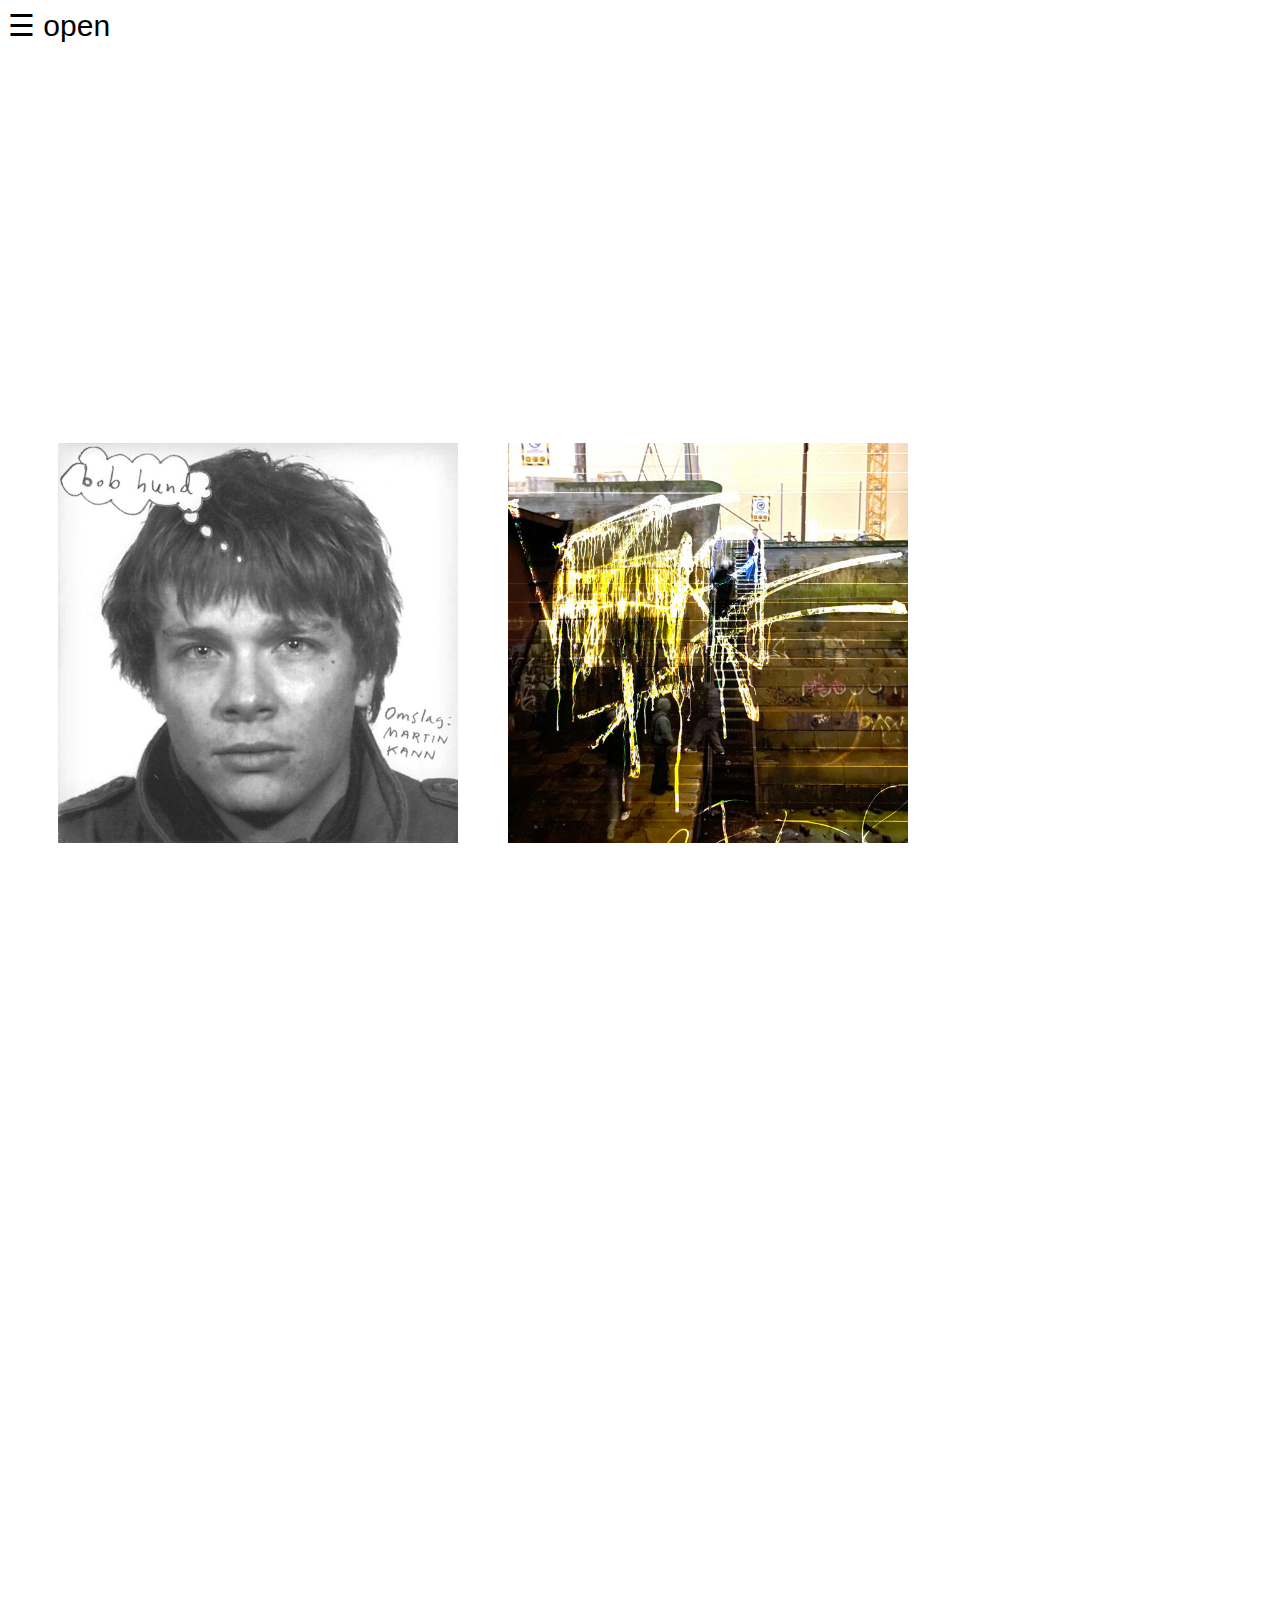
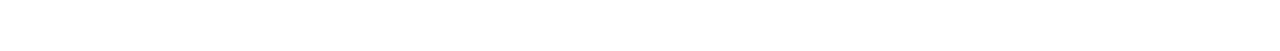
==== albumpop.html @ bac38d15 "Initial commit" ====
<!DOCTYPE html>
<html>
<head>
	<title>sidebar</title>
	<meta charset="UTF-8">
	<meta name="viewport" content="width=device-width, initial-scale=1">
	<link rel="stylesheet" type="text/css" href="css/sidebar.css">
	<link rel="stylesheet" type="text/css" href="css/album.css">
</head>
<body>
	<div id="mySidenav" class="sidenav">
		<a href="javascript:void(0)" class="closebtn" onclick="closeNav()">&times;</a>
		<a href="#">Om mig</a>
		<a href="#">Film</a>
		<a href="#">Musik</a>
		<a href="#">Mode</a>
	  </div>
	  
	  
	  <span style="font-size:30px;cursor:pointer" onclick="openNav()">&#9776; open</span>
	  
	
<div id="myAnimation"></div>
<div onmouseover="myMove()" onmouseout="nerMove()" style="cursor: pointer;" id="myContainer"></div>

<div id="myAnimation2"></div>
<div onmouseover="myMove2()" onmouseout="nerMove2()" style="cursor: pointer;" id="myContainer2"></div>


	<script src="js/sidebar.js"></script>
	<script src="js/album.js"></script>
</body>
</html>
---- css/sidebar.css ----
body {
	font-family: "Helvetica", sans-serif;
  }
  
  .sidenav {
	height: 100%;
	width: 0;
	position: fixed;
	z-index: 1;
	top: 0;
	left: 0;
	background-color: #2F4F4F;
	opacity: 0.95;
	overflow-x: hidden;
	transition: 0.5s;
	padding-top: 60px;
	text-align:center;
  }
  
  .sidenav a {
	padding: 8px 8px 8px 32px;
	text-decoration: none;
	font-size: 25px;
	color: 	#549595;
	display: block;
	transition: 0.1s;
  
  }
  
  .sidenav a:hover{
	color: #f1f1f1;
  }
  
  .sidenav .closebtn {
	position: absolute;
	top: 0;
	right: 25px;
	font-size: 36px;
	margin-left: 50px;
  }
  
  @media screen and (max-height: 450px) {
	.sidenav {padding-top: 15px;}
	.sidenav a {font-size: 18px;}
  }
---- css/album.css ----
#myContainer {
  width: 400px;
  height: 400px;
  position: relative;
  background-image: url('../bild/omslagmk.webp'); 
  background-size: cover;
  background-position: center;
  bottom: 0px;
  left:50px;
}
#myAnimation {
  width: 400px;
  height: 400px;
  border-radius: 250px;
  position: relative;
  background-image: url('../bild/vinyl2.png'); 
  background-size: cover;
  background-position: center;
  bottom: -400px;
  left:50px;  
  transition: all 0.3s ease-in-out;
}


#myContainer2 {
  width: 400px;
  height: 400px;
  position: relative;
  background-image: url('../bild/WTER.jpeg'); 
  background-size: cover;
  background-position: center;
  bottom: 800px;
  left:500px;
}
#myAnimation2 {
  width: 400px;
  height: 400px;
  border-radius: 250px;
  position: relative;
  background-image: url('../bild/vinyl2.png'); 
  background-size: cover;
  background-position: center;
  bottom: 400px;
  left:500px;  
  transition: all 0.3s ease-in-out;
}
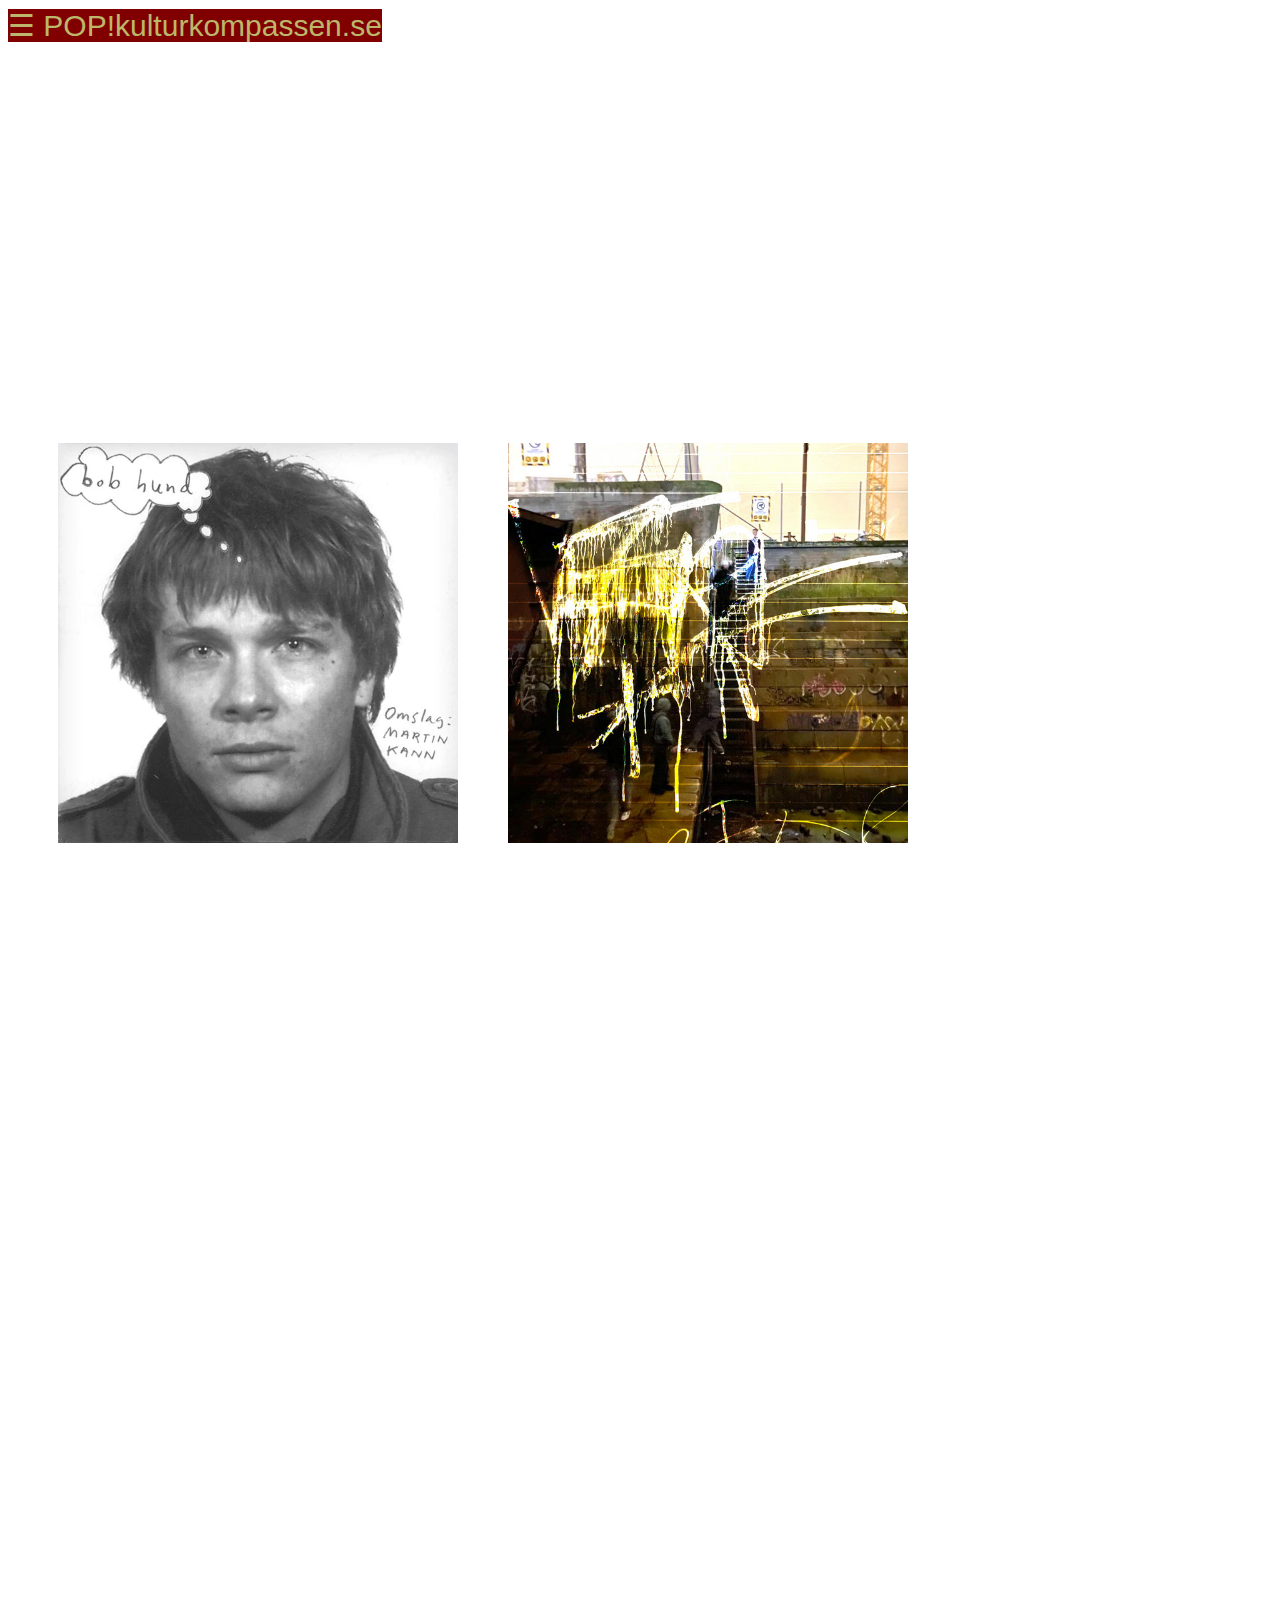
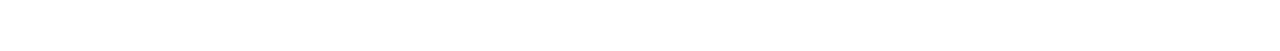
==== commit 89c91f38: "Slutprojekt 4 maj" ====
--- a/albumpop.html
+++ b/albumpop.html
@@ -6,20 +6,22 @@
 	<meta name="viewport" content="width=device-width, initial-scale=1">
 	<link rel="stylesheet" type="text/css" href="css/sidebar.css">
 	<link rel="stylesheet" type="text/css" href="css/album.css">
+	<link rel="stylesheet" type="text/css" href="css/film.css">
 </head>
 <body>
+	 <!-- Meny--> 
 	<div id="mySidenav" class="sidenav">
 		<a href="javascript:void(0)" class="closebtn" onclick="closeNav()">&times;</a>
-		<a href="#">Om mig</a>
-		<a href="#">Film</a>
-		<a href="#">Musik</a>
-		<a href="#">Mode</a>
+		<a href="#">Start</a>
+		<a href="filmgrid.html">Film</a>
+		<a href="albumpop.html">Musik</a>
 	  </div>
 	  
 	  
-	  <span style="font-size:30px;cursor:pointer" onclick="openNav()">&#9776; open</span>
+	  <span class=burger onclick="openNav()">&#9776; POP!kulturkompassen.se</span>
+
 	  
-	
+	 <!-- Skiv-animering--> 
 <div id="myAnimation"></div>
 <div onmouseover="myMove()" onmouseout="nerMove()" style="cursor: pointer;" id="myContainer"></div>
 
--- a/css/album.css
+++ b/css/album.css
@@ -20,7 +20,7 @@
   background-position: center;
   bottom: -400px;
   left:50px;  
-  transition: all 0.3s ease-in-out;
+  transition: all 0.3s ease-in-out; /* För smooth effekt */
 }
 
 
@@ -45,4 +45,5 @@
   bottom: 400px;
   left:500px;  
   transition: all 0.3s ease-in-out;
-}+}
+
--- a/css/film.css
+++ b/css/film.css
@@ -0,0 +1,95 @@
+.parent {
+   
+        display: grid;
+        grid-template-columns: auto; /* Låta divvarna bara ta nödvänding plats */
+        grid-template-rows: auto;
+        grid-column-gap: 0px;
+        grid-row-gap: 0px;
+      
+}
+
+.div1 { 
+  grid-area: 1 / 1 / 2 / 2; 
+  font-size:3vw; /* Responsiv textstorlek */
+}
+.div2 { 
+  grid-area: 1 / 2 / 2 / 3; 
+  font-size:3vw;
+}
+.div3 { 
+  grid-area: 1 / 3 / 2 / 4; 
+  font-size:3vw;
+}
+.div4 { 
+  grid-area: 2 / 1 / 3 / 2; 
+  width: 400px;
+  height: 600px;
+  position: relative;
+  background-image: url('../bild/billboards.jpeg'); 
+  background-size: cover;
+  background-position: center;
+}
+.div5 { 
+  grid-area: 2 / 2 / 3 / 3; 
+  width: 400px;
+  height: 600px;
+  position: relative;
+  background-image: url('../bild/sposter.jpeg'); 
+  background-size: cover;
+  background-position: center;
+}
+.div6 { 
+  grid-area: 2 / 3 / 3 / 4; 
+  width: 400px;
+  height: 600px;
+  position: relative;
+  background-image: url('../bild/goodfellas.jpeg'); 
+  background-size: cover;
+}
+.div7 { 
+  grid-area: 3 / 1 / 4 / 2; 
+  font-size:2vw;
+}
+.div8 { 
+  grid-area: 3 / 2 / 4 / 3; 
+  font-size:2vw;
+}
+.div9 { 
+  grid-area: 3 / 3 / 4 / 4; 
+  font-size:2vw;
+}
+
+
+.burger {
+font-size: 30px;
+color: darkkhaki;
+cursor:pointer;
+background-color: maroon;
+}
+
+/* Responsiv för mobil */
+@media screen and (max-width: 430px) {
+    .parent {
+        display: grid;
+        grid-template-columns: auto;
+        grid-template-rows: auto;
+        grid-column-gap: 0px;
+        grid-row-gap: 0px;
+        }
+        
+        .div1 { grid-area: 1 / 1 / 2 / 2; 
+            font-size:6vw;}
+        .div2 { grid-area: 4 / 1 / 5 / 2; 
+            font-size:6vw;}
+        .div3 { grid-area: 7 / 1 / 8 / 2; 
+            font-size:6vw;}
+        .div4 { grid-area: 2 / 1 / 3 / 2; }
+        .div5 { grid-area: 5 / 1 / 6 / 2; }
+        .div6 { grid-area: 8 / 1 / 9 / 2; }
+        .div7 { grid-area: 3 / 1 / 4 / 2; 
+            font-size:5vw;}
+        .div8 { grid-area: 6 / 1 / 7 / 2; 
+            font-size:5vw;}
+        .div9 { grid-area: 9 / 1 / 10 / 2; 
+            font-size:5vw;}
+  }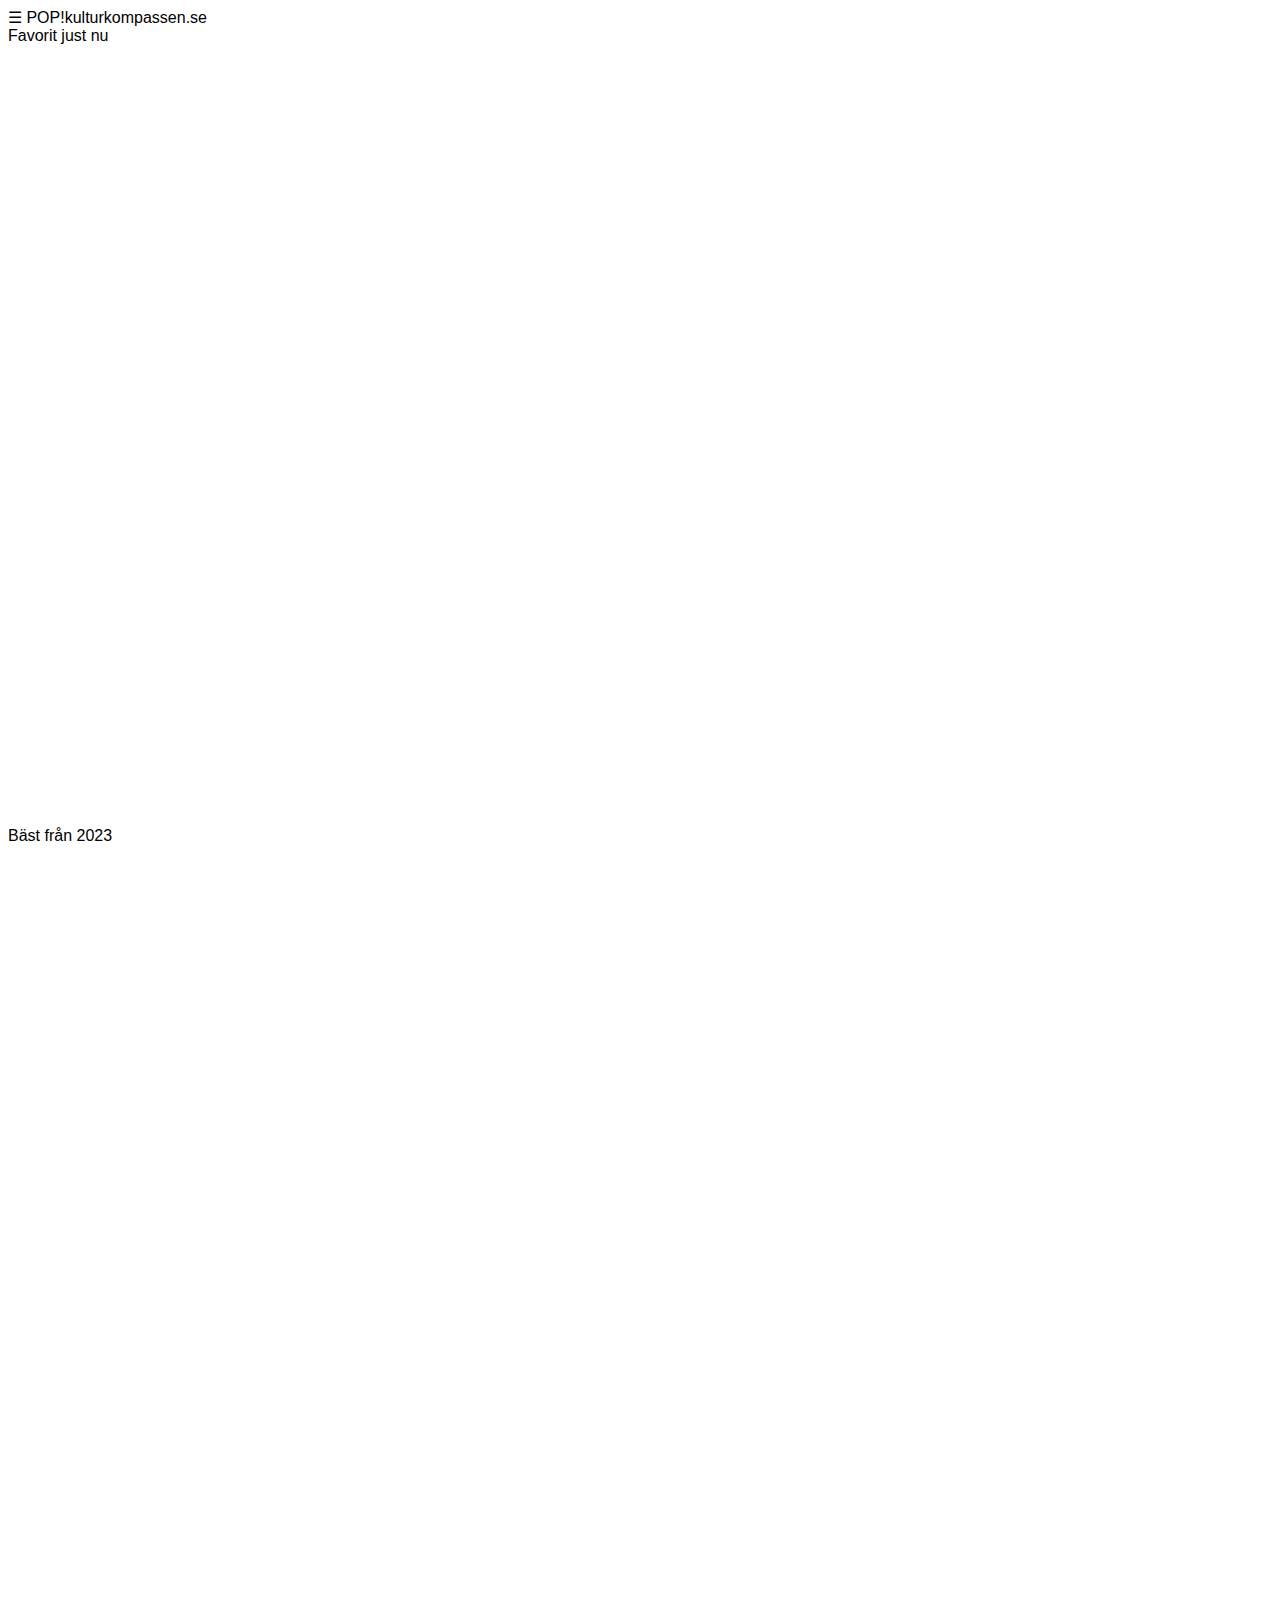
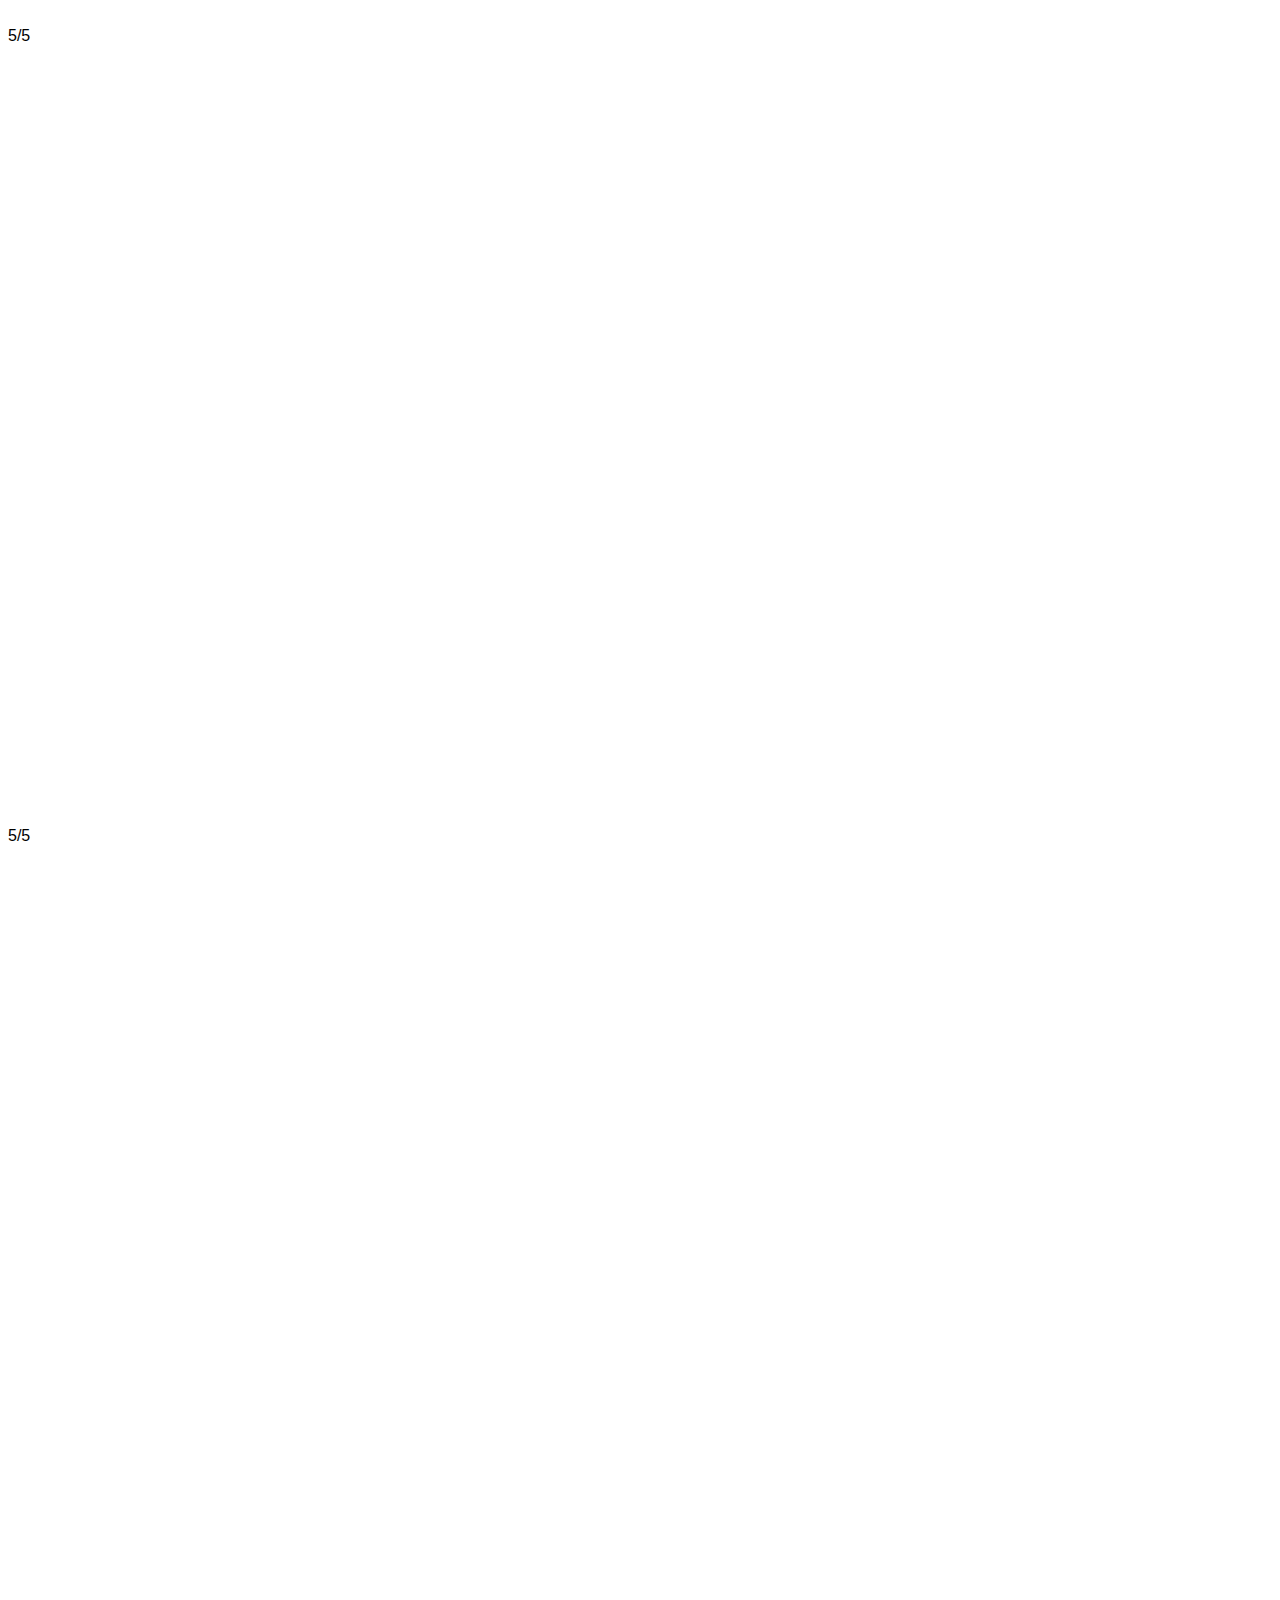
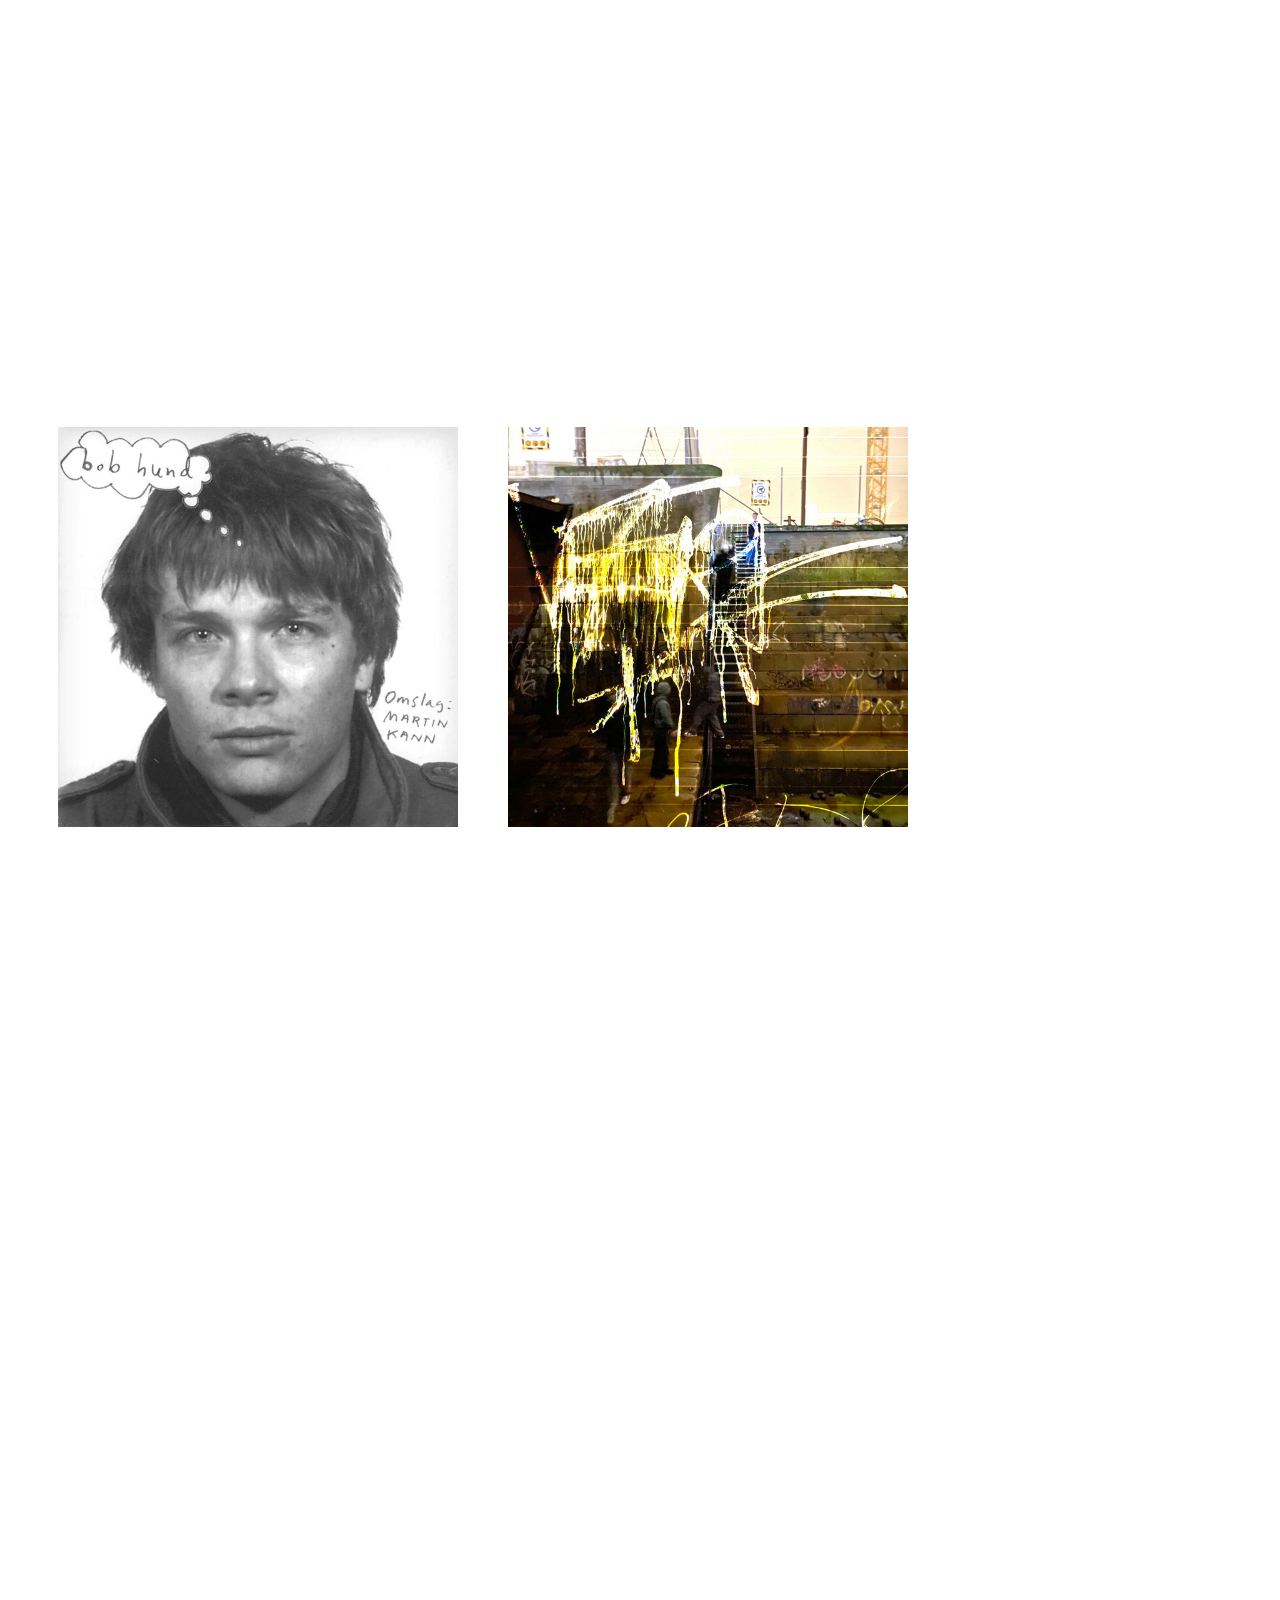
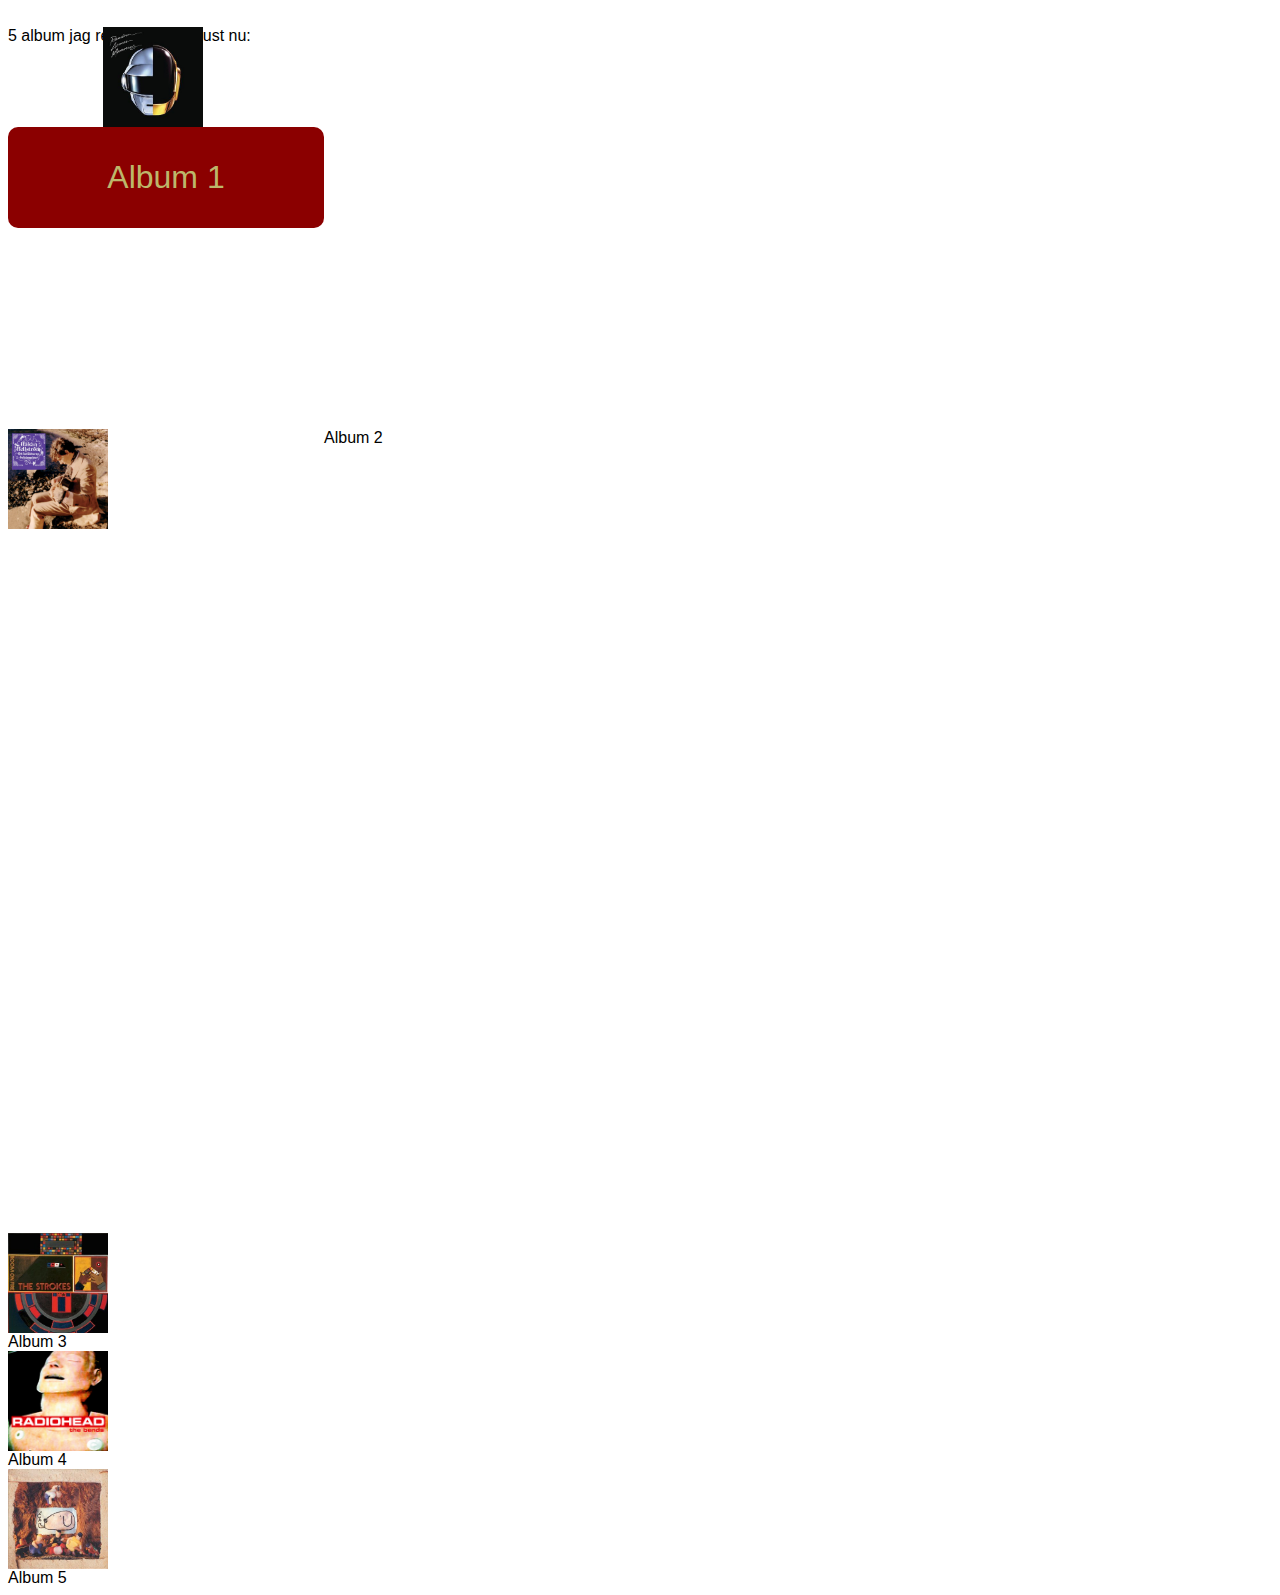
==== commit 2f4174ff: "slutprojekt 10 Maj" ====
--- a/albumpop.html
+++ b/albumpop.html
@@ -6,7 +6,7 @@
 	<meta name="viewport" content="width=device-width, initial-scale=1">
 	<link rel="stylesheet" type="text/css" href="css/sidebar.css">
 	<link rel="stylesheet" type="text/css" href="css/album.css">
-	<link rel="stylesheet" type="text/css" href="css/film.css">
+	
 </head>
 <body>
 	 <!-- Meny--> 
@@ -20,13 +20,56 @@
 	  
 	  <span class=burger onclick="openNav()">&#9776; POP!kulturkompassen.se</span>
 
-	  
+	 
 	 <!-- Skiv-animering--> 
-<div id="myAnimation"></div>
-<div onmouseover="myMove()" onmouseout="nerMove()" style="cursor: pointer;" id="myContainer"></div>
+ <div class="parent">
+	 
+<div class="rubrik1"> Favorit just nu </div>
+<div class="rubrik2"> Bäst från 2023</div>
+<div class="beskrivning1"> 5/5</div>
+<div class="beskrivning2"> 5/5</div>
 
-<div id="myAnimation2"></div>
-<div onmouseover="myMove2()" onmouseout="nerMove2()" style="cursor: pointer;" id="myContainer2"></div>
+	<div class="album1">
+		<div id="myAnimation"></div>
+		<div onmouseover="myMove()" onmouseout="nerMove()" style="cursor: pointer;" id="myContainer"></div>
+	</div>
+
+	<div class="album2">
+		<div id="myAnimation2"></div>
+		<div onmouseover="myMove2()" onmouseout="nerMove2()" style="cursor: pointer;" id="myContainer2"></div>
+	</div>
+</div>
+
+<div class="top5">
+	
+	<div class="rubrik"> 5 album jag rekomenderar just nu:</div>
+
+<div class="rad1">
+	<div class="omslag1"> </div>
+	<div class="namn1"> Album 1</div>
+</div>
+
+<div class="rad2"></div>
+	<div class="omslag2"> </div>
+	<div class="namn2"> Album 2</div>
+</div>
+
+<div class="rad3"></div>
+	<div class="omslag3"> </div>	
+	<div class="namn3"> Album 3</div>
+</div>
+
+<div class="rad4"></div>
+	<div class="omslag4"> </div>
+	<div class="namn4"> Album 4</div>
+</div>
+
+<div class="rad5"></div>
+	<div class="omslag5"> </div>
+	<div class="namn5"> Album 5</div>
+</div>	
+
+</div>
 
 
 	<script src="js/sidebar.js"></script>
--- a/css/album.css
+++ b/css/album.css
@@ -47,3 +47,96 @@
   transition: all 0.3s ease-in-out;
 }
 
+
+  
+    .top5 {
+      display: grid;
+      grid-template-columns: repeat(4, 1fr);
+      grid-template-rows: repeat(6, 1fr);
+      grid-column-gap: 0px;
+      grid-row-gap: 0px;
+      }
+
+  .rubrik { grid-area: 1 / 1 / 2 / 5; }
+  .omslag1 { grid-area: 2 / 1 / 3 / 2; 
+    background-image: url('../bild/RAMdp.jpeg');
+    width: 100px;
+    height: 100px;
+    position: relative;
+    background-size: cover;
+    background-position: center;
+    margin-left: 30%;
+   }
+  .omslag2 { grid-area: 3 / 1 / 4 / 2; 
+    background-image: url('../bild/kolikbarn.jpeg');
+    width: 100px;
+    height: 100px;
+    position: relative;
+    background-size: cover;
+    background-position: center;}
+  .omslag3 { grid-area: 4 / 1 / 5 / 2; 
+    background-image: url('../bild/ROF.jpeg');
+    width: 100px;
+    height: 100px;
+    position: relative;
+    background-size: cover;
+    background-position: center;}
+  .omslag4 { grid-area: 5 / 1 / 6 / 2; 
+    background-image: url('../bild/thebends.png');
+    width: 100px;
+    height: 100px;
+    position: relative;
+    background-size: cover;
+    background-position: center;}
+  .omslag5 { grid-area: 6 / 1 / 7 / 2; 
+    background-image: url('../bild/bobhund.jpeg');
+    width: 100px;
+    height: 100px;
+    position: relative;
+    background-size: cover;
+    background-position: center;}
+  .namn1 { grid-area: 2 / 2 / 3 / 5; 
+    padding: 32px 60px;
+    font-size: 2.5vw;
+    border-radius: 10px;
+    text-align: center;
+    color: darkkhaki;
+    background-color: darkred;}
+  .namn2 { grid-area: 3 / 2 / 4 / 5; }
+  .namn3 { grid-area: 4 / 2 / 5 / 5; }
+  .namn4 { grid-area: 5 / 2 / 6 / 5; }
+  .namn5 { grid-area: 6 / 2 / 7 / 5; }
+
+
+
+  .parent {
+    display: grid;
+    grid-template-columns: 1fr;
+    grid-template-rows: repeat(5, 1fr);
+    grid-column-gap: 0px;
+    grid-row-gap: 0px;
+    }
+    
+    .rad1 { grid-area: 1 / 1 / 2 / 2; }
+    .rad2 { grid-area: 2 / 1 / 3 / 2; }
+    .rad3 { grid-area: 3 / 1 / 4 / 2; }
+    .rad4 { grid-area: 4 / 1 / 5 / 2; }
+    .rad5 { grid-area: 5 / 1 / 6 / 2; }
+
+
+@media screen and (max-width: 768px) {
+  .parent {
+    display: grid;
+    grid-template-columns: 1fr;
+    grid-template-rows: repeat(6, 1fr);
+    grid-column-gap: 0px;
+    grid-row-gap: 0px;
+    }
+    
+    .rubrik1 { grid-area: 1 / 1 / 2 / 2; }
+    .rubrik2 { grid-area: 4 / 1 / 5 / 2; }
+    .album1 { grid-area: 2 / 1 / 3 / 2; }
+    .album2 { grid-area: 5 / 1 / 6 / 2; }
+    .beskrivning1 { grid-area: 3 / 1 / 4 / 2; }
+    .beskrivning2 { grid-area: 6 / 1 / 7 / 2; }
+}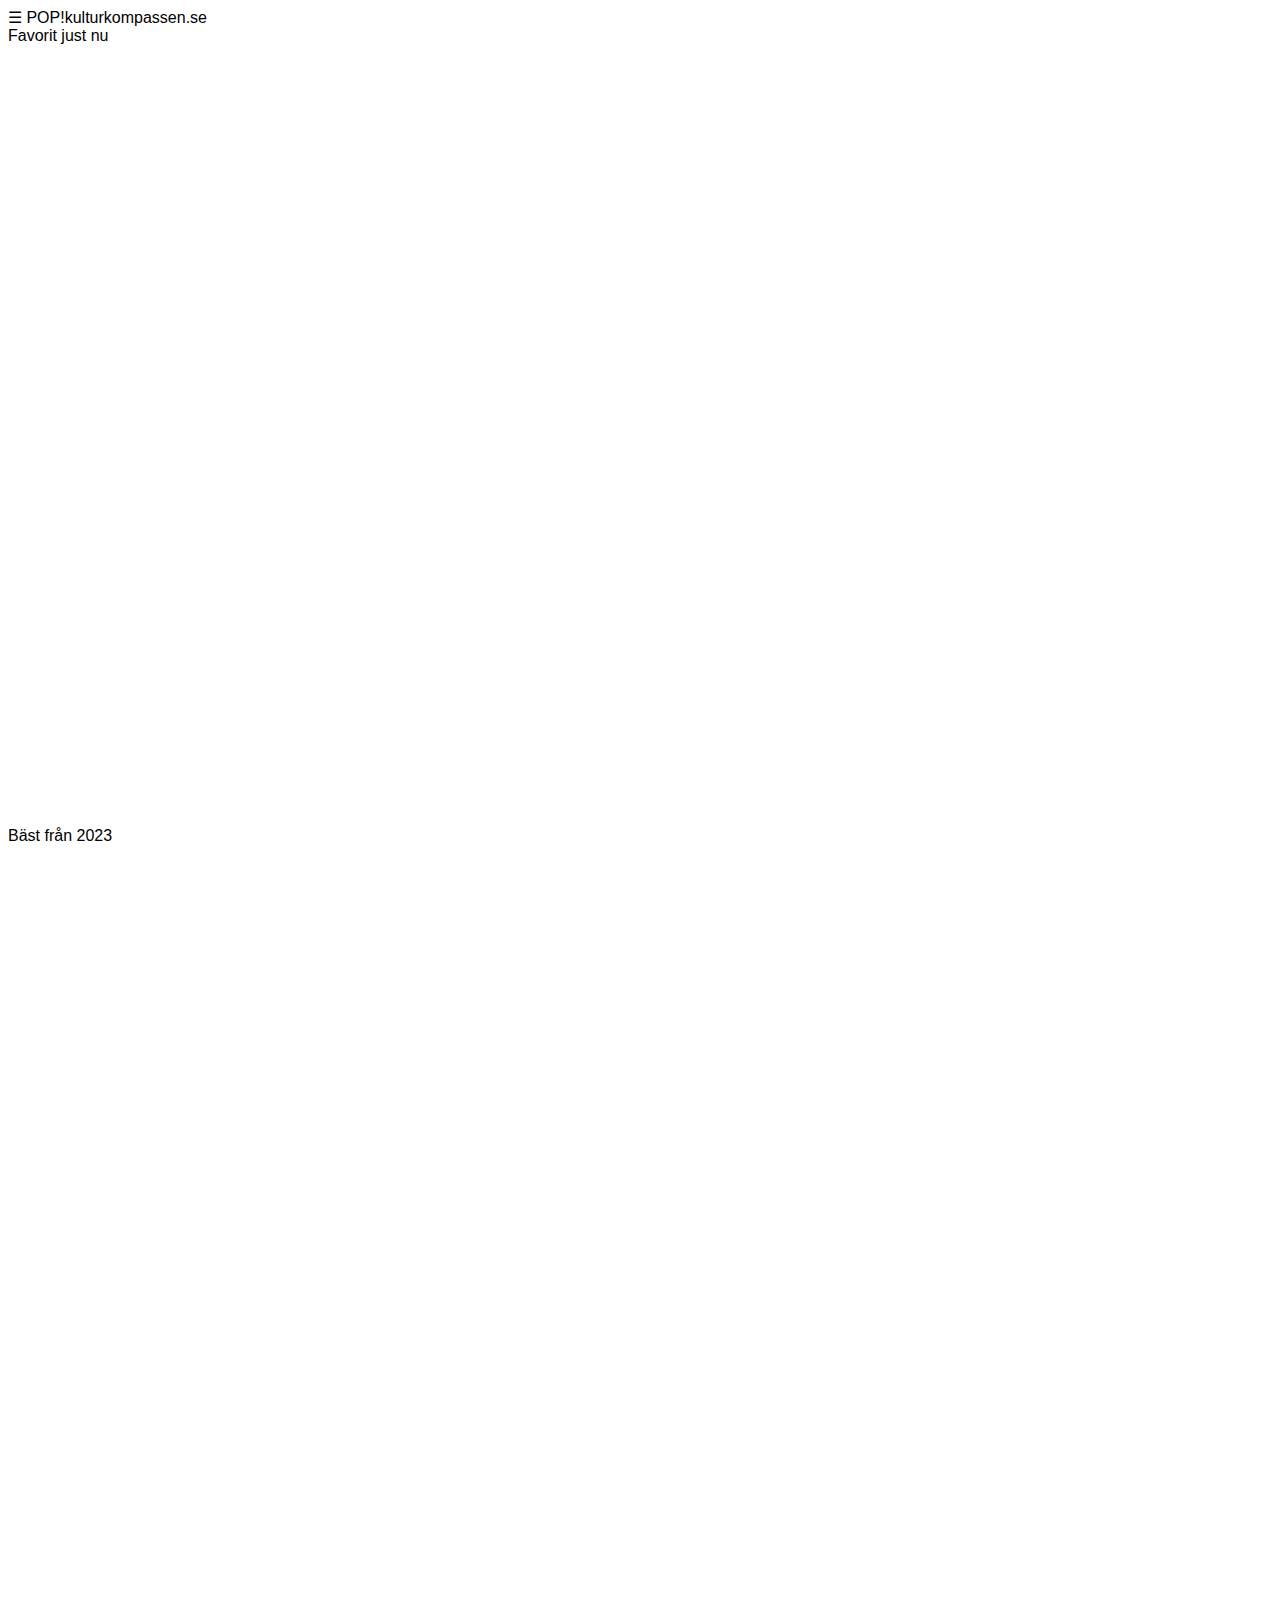
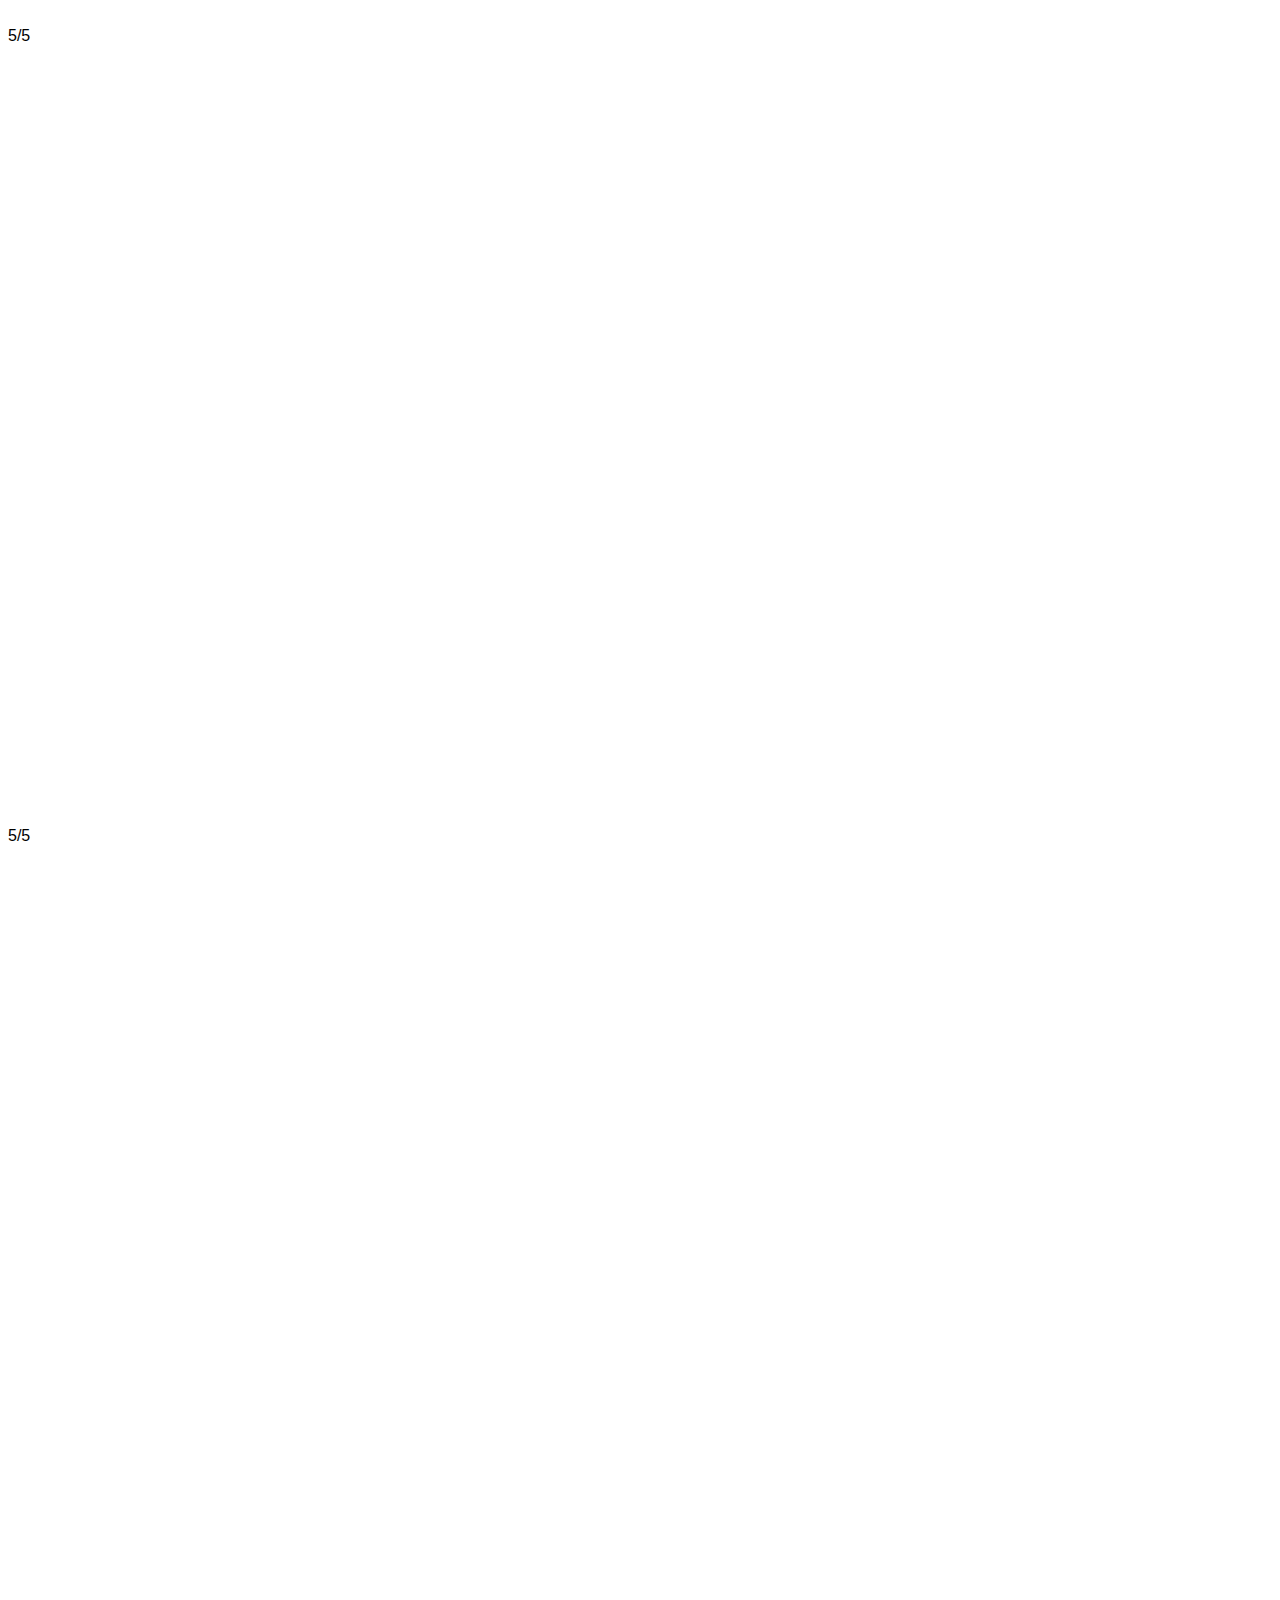
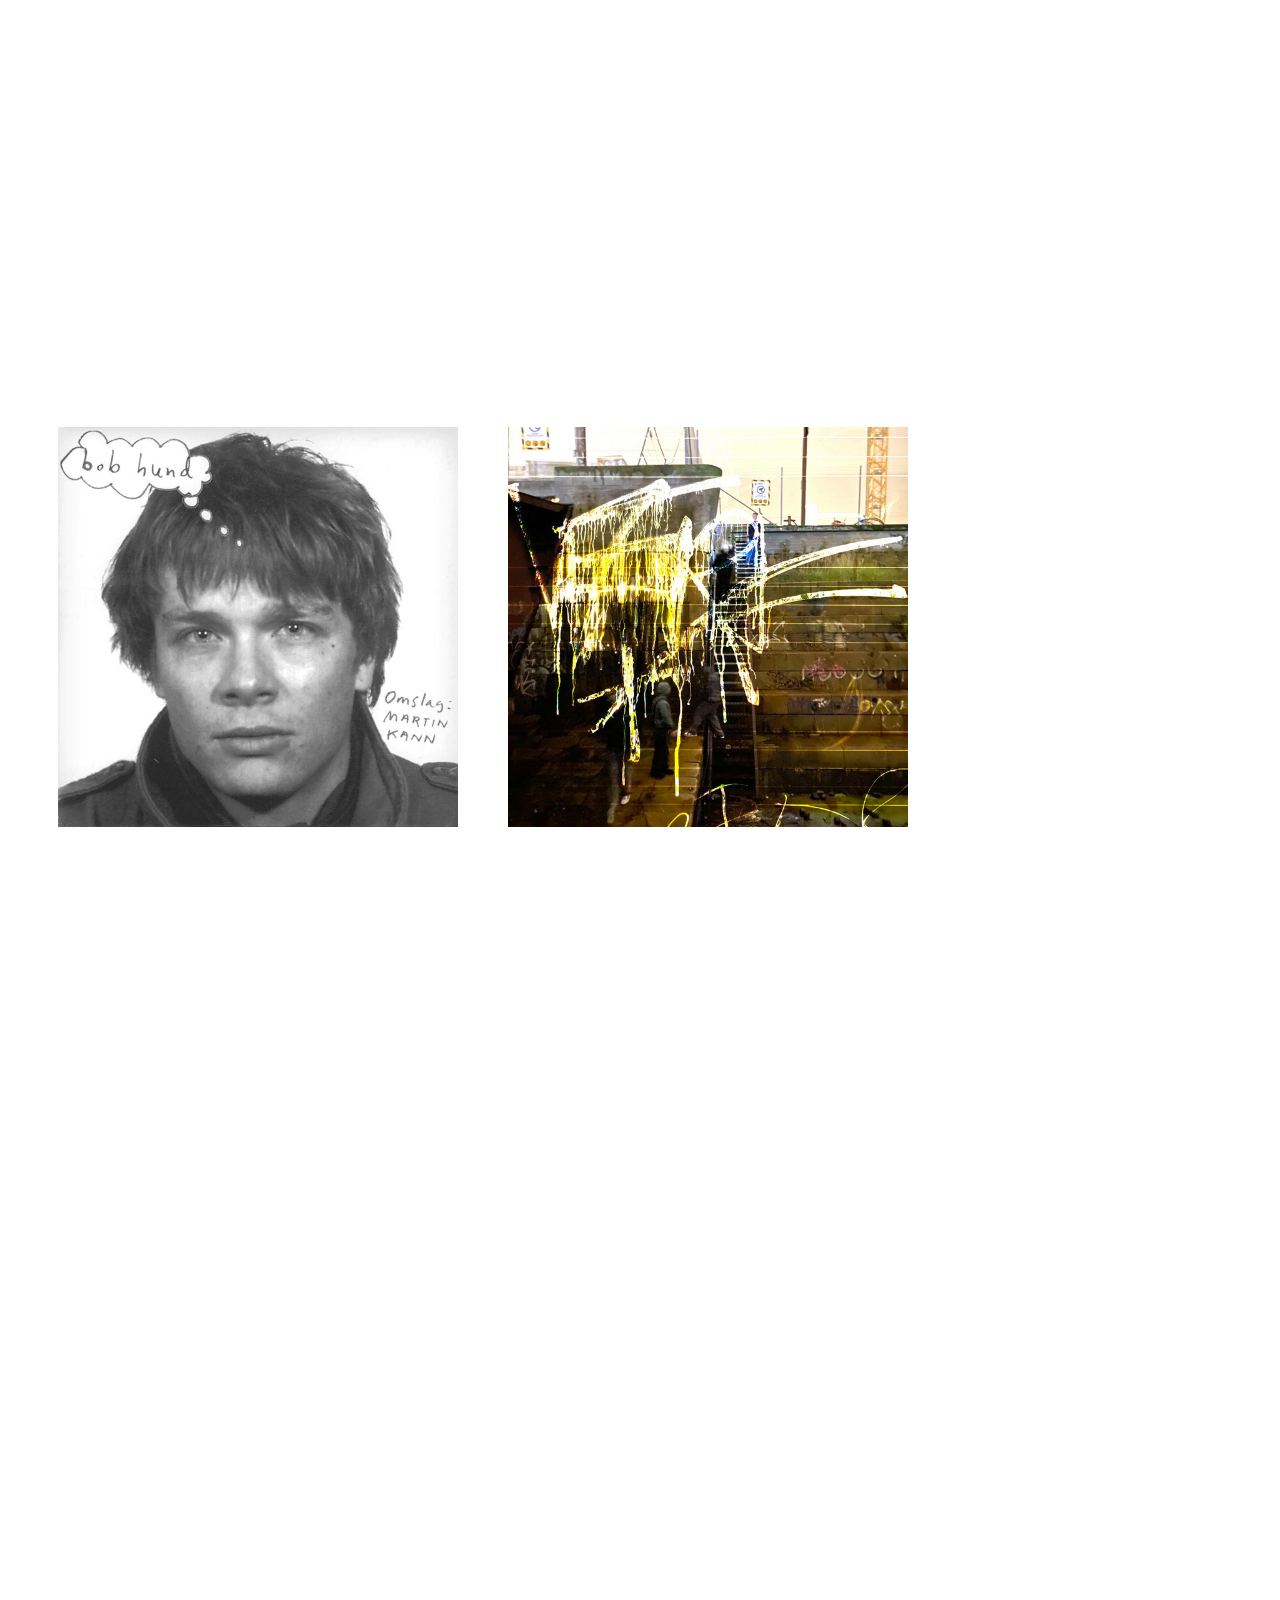
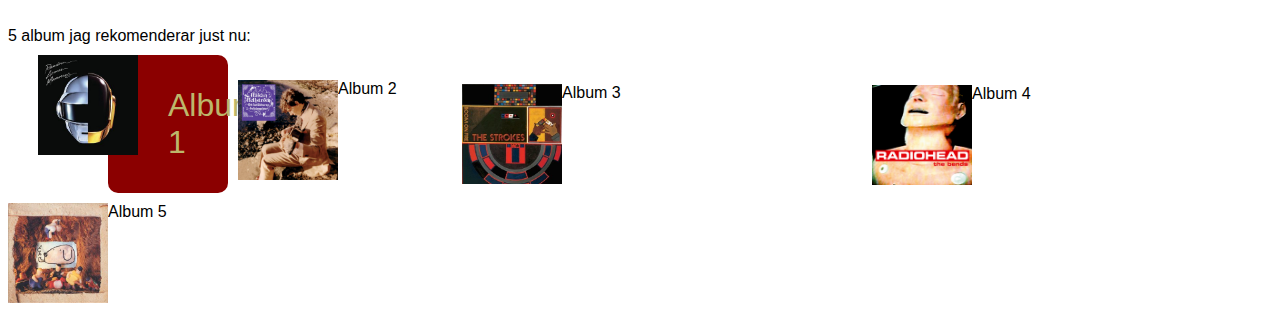
==== commit 9c90a800: "Slutprojekt pkk.se 11 maj" ====
--- a/albumpop.html
+++ b/albumpop.html
@@ -12,7 +12,7 @@
 	 <!-- Meny--> 
 	<div id="mySidenav" class="sidenav">
 		<a href="javascript:void(0)" class="closebtn" onclick="closeNav()">&times;</a>
-		<a href="#">Start</a>
+		<a href="hem.html">Hem</a>
 		<a href="filmgrid.html">Film</a>
 		<a href="albumpop.html">Musik</a>
 	  </div>
@@ -44,30 +44,30 @@
 	
 	<div class="rubrik"> 5 album jag rekomenderar just nu:</div>
 
-<div class="rad1">
-	<div class="omslag1"> </div>
-	<div class="namn1"> Album 1</div>
-</div>
+	<div class="rad">
+		<div class="omslag1"> </div>
+		<div class="namn1"> Album 1</div>
+	</div>
 
-<div class="rad2"></div>
-	<div class="omslag2"> </div>
-	<div class="namn2"> Album 2</div>
-</div>
+	<div class="rad">
+		<div class="omslag2"> </div>
+		<div class="namn2"> Album 2</div>
+	</div>
 
-<div class="rad3"></div>
-	<div class="omslag3"> </div>	
-	<div class="namn3"> Album 3</div>
-</div>
+	<div class="rad">
+		<div class="omslag3"> </div>	
+		<div class="namn3"> Album 3</div>
+	</div>
 
-<div class="rad4"></div>
-	<div class="omslag4"> </div>
-	<div class="namn4"> Album 4</div>
-</div>
+	<div class="rad">
+		<div class="omslag4"> </div>
+		<div class="namn4"> Album 4</div>
+	</div>
 
-<div class="rad5"></div>
-	<div class="omslag5"> </div>
-	<div class="namn5"> Album 5</div>
-</div>	
+	<div class="rad">
+		<div class="omslag5"> </div>
+		<div class="namn5"> Album 5</div>
+	</div>	
 
 </div>
 
--- a/css/album.css
+++ b/css/album.css
@@ -51,13 +51,12 @@
   
     .top5 {
       display: grid;
-      grid-template-columns: repeat(4, 1fr);
-      grid-template-rows: repeat(6, 1fr);
-      grid-column-gap: 0px;
-      grid-row-gap: 0px;
+  grid-template-columns: 1fr 3fr; /* Pictures occupy 1 part, text occupies 3 parts */
+  grid-gap: 10px; /* Adjust the gap between items */
       }
 
   .rubrik { grid-area: 1 / 1 / 2 / 5; }
+  
   .omslag1 { grid-area: 2 / 1 / 3 / 2; 
     background-image: url('../bild/RAMdp.jpeg');
     width: 100px;
@@ -117,11 +116,10 @@
     grid-row-gap: 0px;
     }
     
-    .rad1 { grid-area: 1 / 1 / 2 / 2; }
-    .rad2 { grid-area: 2 / 1 / 3 / 2; }
-    .rad3 { grid-area: 3 / 1 / 4 / 2; }
-    .rad4 { grid-area: 4 / 1 / 5 / 2; }
-    .rad5 { grid-area: 5 / 1 / 6 / 2; }
+    .rad {
+      display: grid;
+  grid-template-columns: 1fr 3fr;
+    }
 
 
 @media screen and (max-width: 768px) {
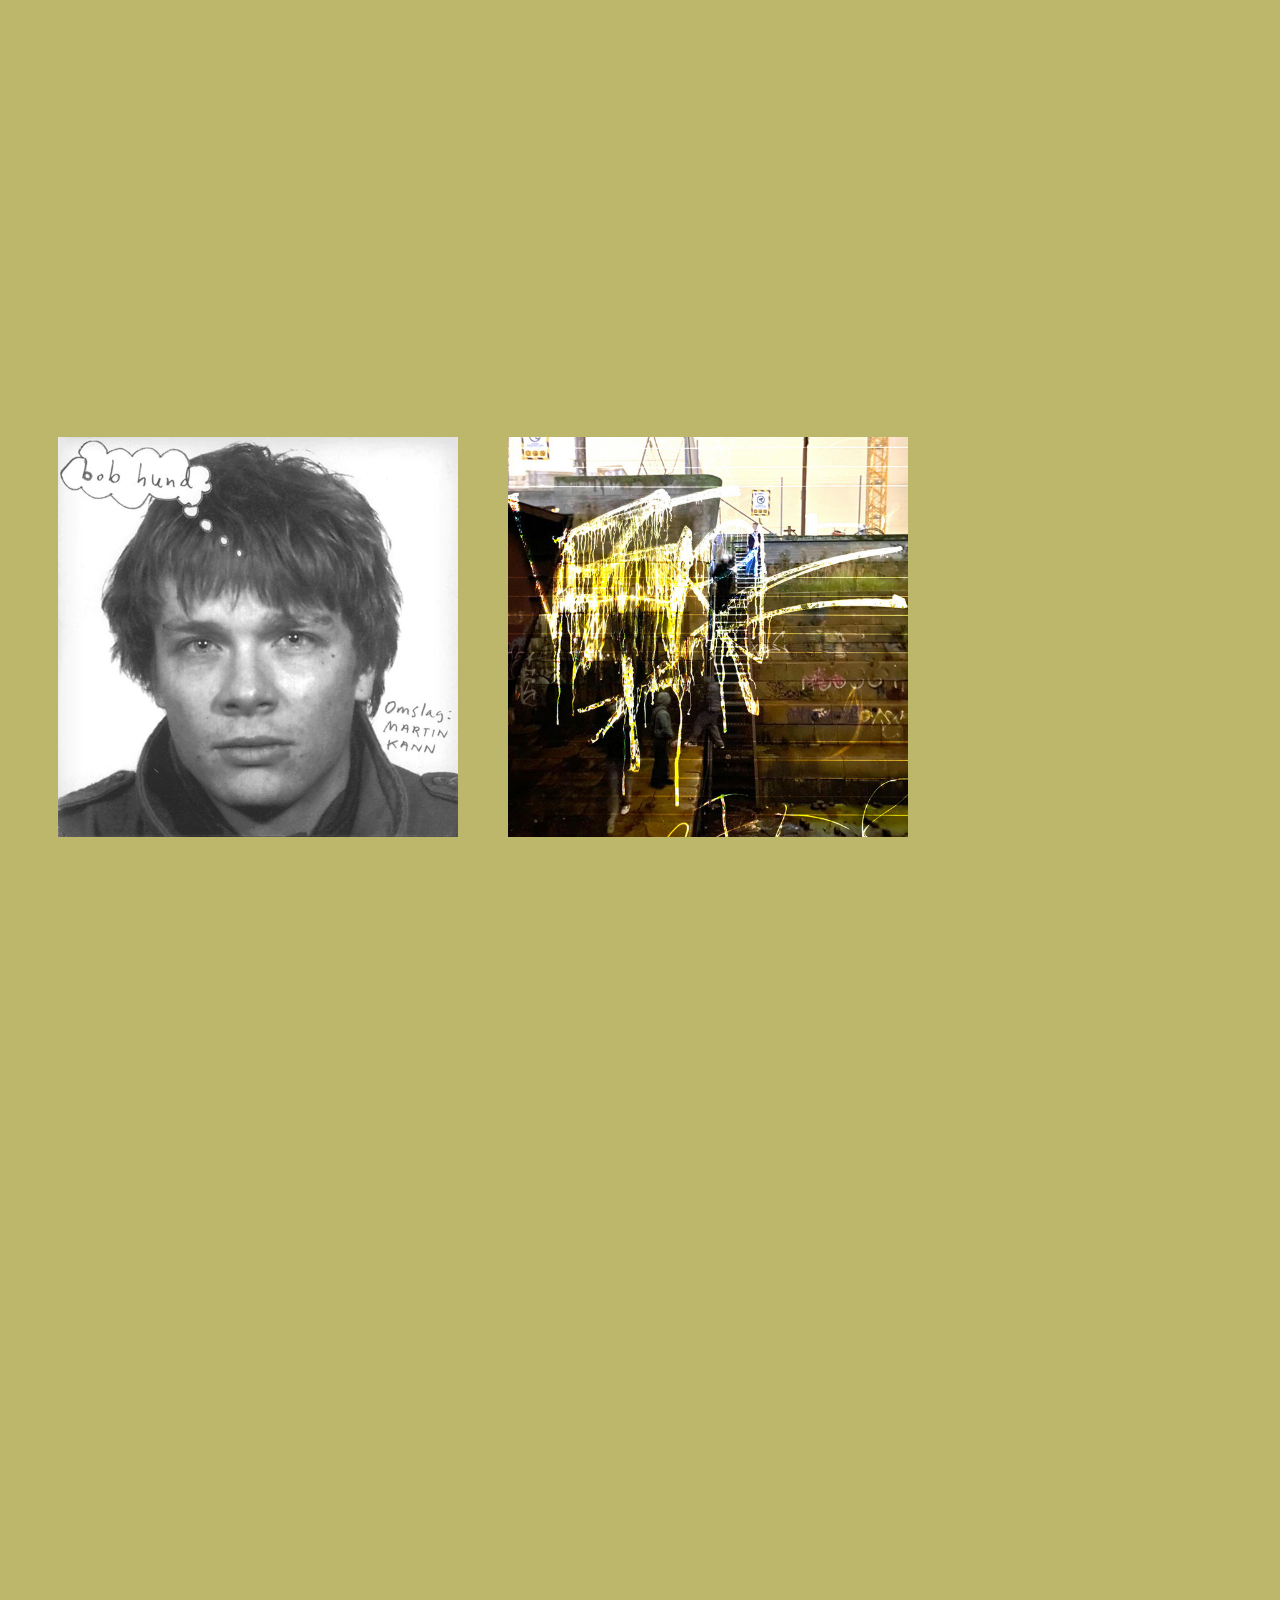
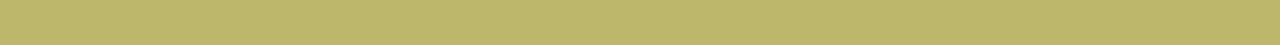
==== commit ead4abff: "Slutprojekt 11 maj kl 22" ====
--- a/albumpop.html
+++ b/albumpop.html
@@ -21,13 +21,8 @@
 	  <span class=burger onclick="openNav()">&#9776; POP!kulturkompassen.se</span>
 
 	 
-	 <!-- Skiv-animering--> 
- <div class="parent">
-	 
-<div class="rubrik1"> Favorit just nu </div>
-<div class="rubrik2"> Bäst från 2023</div>
-<div class="beskrivning1"> 5/5</div>
-<div class="beskrivning2"> 5/5</div>
+	 <!-- Skiv-animering-->
+	
 
 	<div class="album1">
 		<div id="myAnimation"></div>
@@ -40,36 +35,6 @@
 	</div>
 </div>
 
-<div class="top5">
-	
-	<div class="rubrik"> 5 album jag rekomenderar just nu:</div>
-
-	<div class="rad">
-		<div class="omslag1"> </div>
-		<div class="namn1"> Album 1</div>
-	</div>
-
-	<div class="rad">
-		<div class="omslag2"> </div>
-		<div class="namn2"> Album 2</div>
-	</div>
-
-	<div class="rad">
-		<div class="omslag3"> </div>	
-		<div class="namn3"> Album 3</div>
-	</div>
-
-	<div class="rad">
-		<div class="omslag4"> </div>
-		<div class="namn4"> Album 4</div>
-	</div>
-
-	<div class="rad">
-		<div class="omslag5"> </div>
-		<div class="namn5"> Album 5</div>
-	</div>	
-
-</div>
 
 
 	<script src="js/sidebar.js"></script>
--- a/css/sidebar.css
+++ b/css/sidebar.css
@@ -1,5 +1,36 @@
 body {
-	font-family: "Helvetica", sans-serif;
+	font-family: "Helvetica", sans-serif
+  }
+  
+  html {background-color: darkkhaki}
+ 
+  .container {
+	position: relative;
+	padding-bottom: 50px; 
+  }
+  
+  .menu-overlay {
+	position: fixed;
+	top: 0;
+	left: 0;
+	width: 100%;
+	height: 50px; 
+	background-color: maroon;
+	z-index: 1;
+	padding-top: 10px;
+  }
+  
+  .burger {
+	font-size: 30px;
+	color: darkkhaki;
+	cursor: pointer;
+	position: relative;
+	z-index: 2;
+  }
+  
+  .menu-text {
+	position: relative;
+	transition: top 0.3s ease;
   }
   
   .sidenav {
@@ -42,4 +73,9 @@
   @media screen and (max-height: 450px) {
 	.sidenav {padding-top: 15px;}
 	.sidenav a {font-size: 18px;}
+  }
+
+  .burger {
+	font-size: 25px;
+   
   }